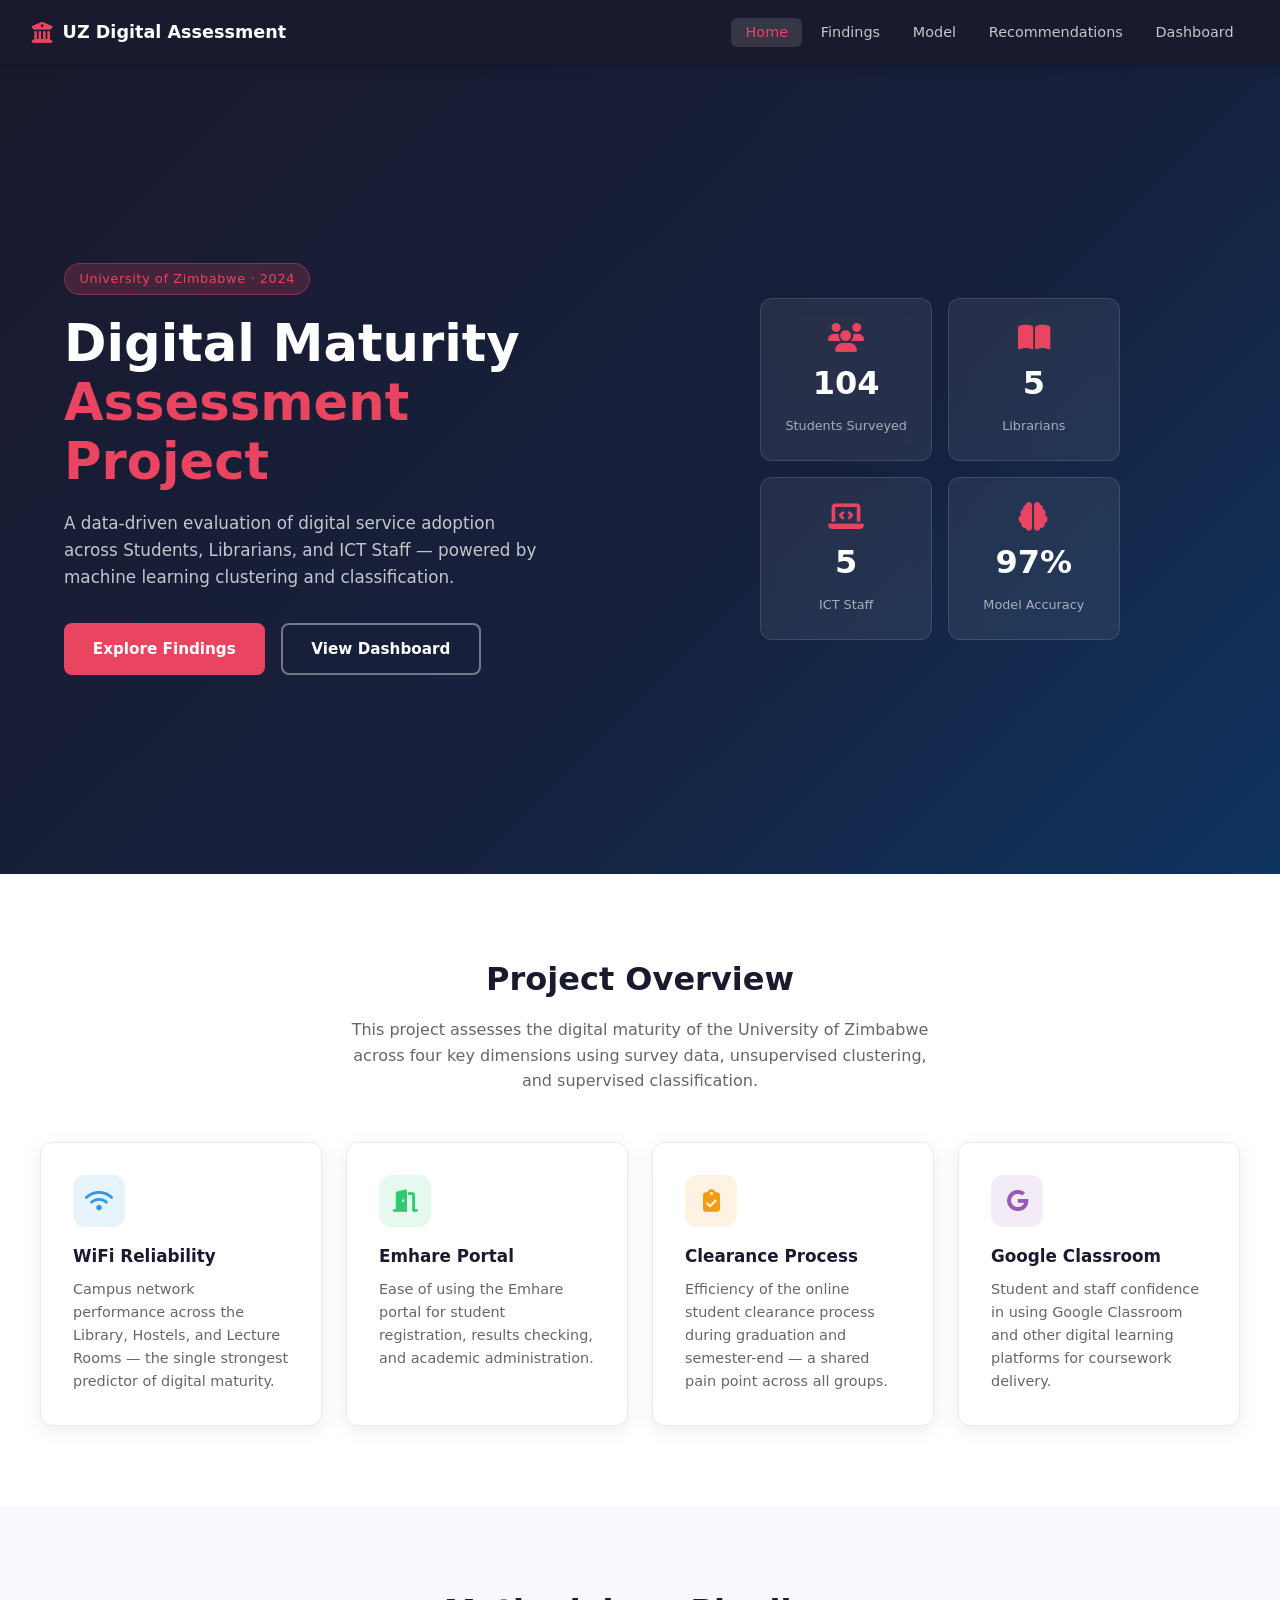
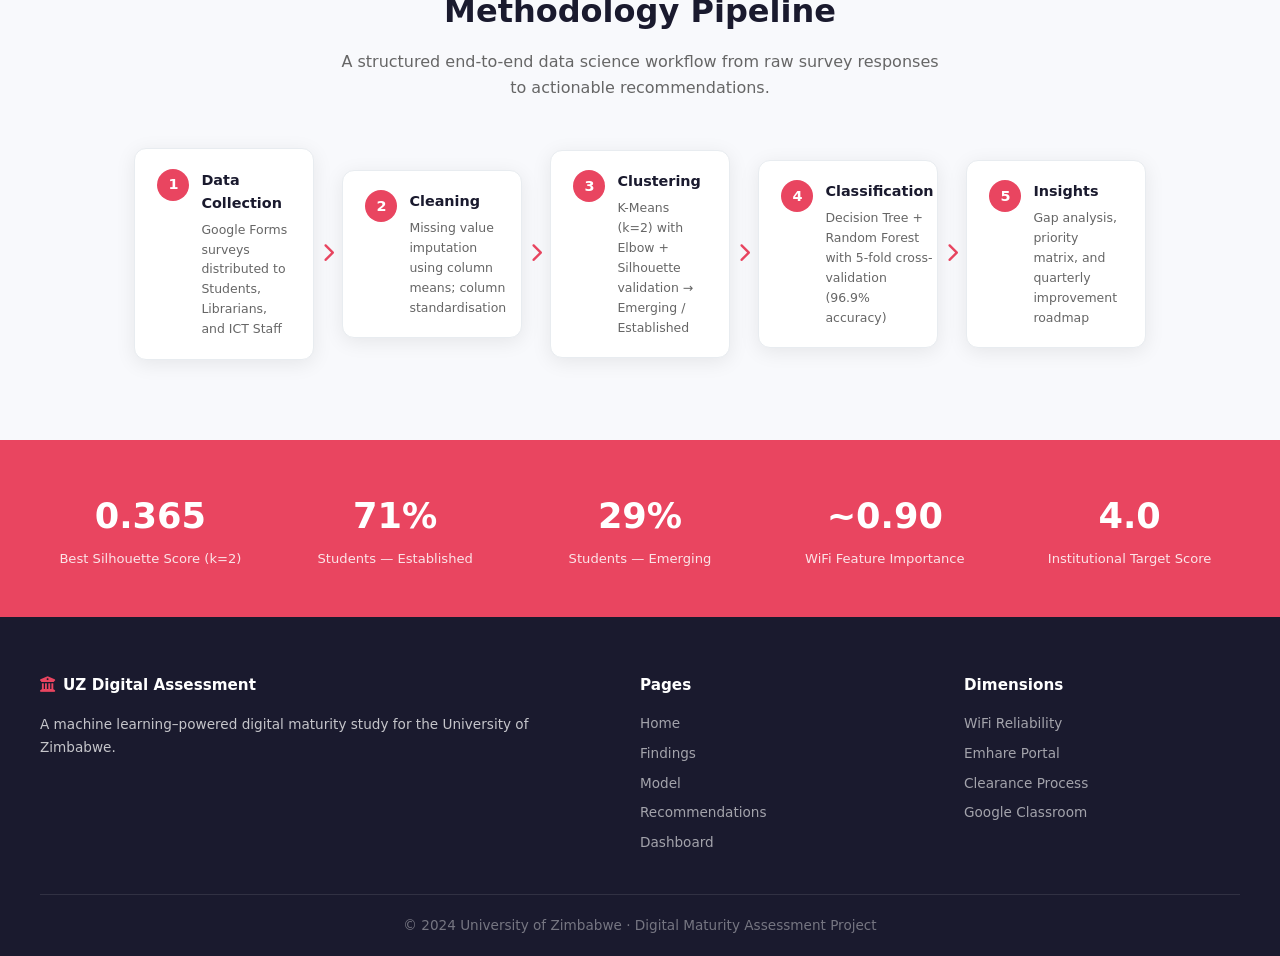
==== index.html @ 27f382ad "First upload" ====
<!DOCTYPE html>
<html lang="en">
<head>
  <meta charset="UTF-8" />
  <meta name="viewport" content="width=device-width, initial-scale=1.0" />
  <title>UZ Digital Maturity Assessment</title>
  <link rel="stylesheet" href="css/style.css" />
  <link rel="stylesheet" href="https://cdnjs.cloudflare.com/ajax/libs/font-awesome/6.5.0/css/all.min.css" />
</head>
<body>

  <!-- NAV -->
  <nav class="navbar">
    <div class="nav-brand">
      <i class="fas fa-university"></i>
      <span>UZ Digital Assessment</span>
    </div>
    <ul class="nav-links">
      <li><a href="index.html" class="active">Home</a></li>
      <li><a href="findings.html">Findings</a></li>
      <li><a href="model.html">Model</a></li>
      <li><a href="recommendations.html">Recommendations</a></li>
      <li><a href="dashboard.html">Dashboard</a></li>
    </ul>
    <button class="hamburger" id="hamburger"><i class="fas fa-bars"></i></button>
  </nav>

  <!-- HERO -->
  <header class="hero">
    <div class="hero-content">
      <span class="hero-badge">University of Zimbabwe · 2024</span>
      <h1>Digital Maturity<br /><span class="accent">Assessment Project</span></h1>
      <p>A data-driven evaluation of digital service adoption across Students, Librarians, and ICT Staff — powered by machine learning clustering and classification.</p>
      <div class="hero-btns">
        <a href="findings.html" class="btn btn-primary">Explore Findings</a>
        <a href="dashboard.html" class="btn btn-outline">View Dashboard</a>
      </div>
    </div>
    <div class="hero-visual">
      <div class="stat-cards">
        <div class="stat-card">
          <i class="fas fa-users"></i>
          <span class="stat-num">104</span>
          <span class="stat-label">Students Surveyed</span>
        </div>
        <div class="stat-card">
          <i class="fas fa-book-open"></i>
          <span class="stat-num">5</span>
          <span class="stat-label">Librarians</span>
        </div>
        <div class="stat-card">
          <i class="fas fa-laptop-code"></i>
          <span class="stat-num">5</span>
          <span class="stat-label">ICT Staff</span>
        </div>
        <div class="stat-card">
          <i class="fas fa-brain"></i>
          <span class="stat-num">96.9%</span>
          <span class="stat-label">Model Accuracy</span>
        </div>
      </div>
    </div>
  </header>

  <!-- OVERVIEW SECTION -->
  <section class="section">
    <div class="container">
      <div class="section-header">
        <h2>Project Overview</h2>
        <p>This project assesses the digital maturity of the University of Zimbabwe across four key dimensions using survey data, unsupervised clustering, and supervised classification.</p>
      </div>
      <div class="cards-grid">
        <div class="card">
          <div class="card-icon blue"><i class="fas fa-wifi"></i></div>
          <h3>WiFi Reliability</h3>
          <p>Campus network performance across the Library, Hostels, and Lecture Rooms — the single strongest predictor of digital maturity.</p>
        </div>
        <div class="card">
          <div class="card-icon green"><i class="fas fa-portal-enter fas fa-door-open"></i></div>
          <h3>Emhare Portal</h3>
          <p>Ease of using the Emhare portal for student registration, results checking, and academic administration.</p>
        </div>
        <div class="card">
          <div class="card-icon orange"><i class="fas fa-clipboard-check"></i></div>
          <h3>Clearance Process</h3>
          <p>Efficiency of the online student clearance process during graduation and semester-end — a shared pain point across all groups.</p>
        </div>
        <div class="card">
          <div class="card-icon purple"><i class="fab fa-google"></i></div>
          <h3>Google Classroom</h3>
          <p>Student and staff confidence in using Google Classroom and other digital learning platforms for coursework delivery.</p>
        </div>
      </div>
    </div>
  </section>

  <!-- METHODOLOGY -->
  <section class="section bg-light">
    <div class="container">
      <div class="section-header">
        <h2>Methodology Pipeline</h2>
        <p>A structured end-to-end data science workflow from raw survey responses to actionable recommendations.</p>
      </div>
      <div class="pipeline">
        <div class="pipeline-step">
          <div class="step-num">1</div>
          <div class="step-body">
            <h4>Data Collection</h4>
            <p>Google Forms surveys distributed to Students, Librarians, and ICT Staff</p>
          </div>
        </div>
        <div class="pipeline-arrow"><i class="fas fa-chevron-right"></i></div>
        <div class="pipeline-step">
          <div class="step-num">2</div>
          <div class="step-body">
            <h4>Cleaning</h4>
            <p>Missing value imputation using column means; column standardisation</p>
          </div>
        </div>
        <div class="pipeline-arrow"><i class="fas fa-chevron-right"></i></div>
        <div class="pipeline-step">
          <div class="step-num">3</div>
          <div class="step-body">
            <h4>Clustering</h4>
            <p>K-Means (k=2) with Elbow + Silhouette validation → Emerging / Established</p>
          </div>
        </div>
        <div class="pipeline-arrow"><i class="fas fa-chevron-right"></i></div>
        <div class="pipeline-step">
          <div class="step-num">4</div>
          <div class="step-body">
            <h4>Classification</h4>
            <p>Decision Tree + Random Forest with 5-fold cross-validation (96.9% accuracy)</p>
          </div>
        </div>
        <div class="pipeline-arrow"><i class="fas fa-chevron-right"></i></div>
        <div class="pipeline-step">
          <div class="step-num">5</div>
          <div class="step-body">
            <h4>Insights</h4>
            <p>Gap analysis, priority matrix, and quarterly improvement roadmap</p>
          </div>
        </div>
      </div>
    </div>
  </section>

  <!-- KEY RESULTS STRIP -->
  <section class="results-strip">
    <div class="container">
      <div class="results-grid">
        <div class="result-item">
          <span class="result-num">0.365</span>
          <span class="result-label">Best Silhouette Score (k=2)</span>
        </div>
        <div class="result-item">
          <span class="result-num">71%</span>
          <span class="result-label">Students — Established</span>
        </div>
        <div class="result-item">
          <span class="result-num">29%</span>
          <span class="result-label">Students — Emerging</span>
        </div>
        <div class="result-item">
          <span class="result-num">~0.90</span>
          <span class="result-label">WiFi Feature Importance</span>
        </div>
        <div class="result-item">
          <span class="result-num">4.0</span>
          <span class="result-label">Institutional Target Score</span>
        </div>
      </div>
    </div>
  </section>

  <!-- FOOTER -->
  <footer class="footer">
    <div class="container">
      <div class="footer-grid">
        <div>
          <h4><i class="fas fa-university"></i> UZ Digital Assessment</h4>
          <p>A machine learning–powered digital maturity study for the University of Zimbabwe.</p>
        </div>
        <div>
          <h4>Pages</h4>
          <ul>
            <li><a href="index.html">Home</a></li>
            <li><a href="findings.html">Findings</a></li>
            <li><a href="model.html">Model</a></li>
            <li><a href="recommendations.html">Recommendations</a></li>
            <li><a href="dashboard.html">Dashboard</a></li>
          </ul>
        </div>
        <div>
          <h4>Dimensions</h4>
          <ul>
            <li>WiFi Reliability</li>
            <li>Emhare Portal</li>
            <li>Clearance Process</li>
            <li>Google Classroom</li>
          </ul>
        </div>
      </div>
      <div class="footer-bottom">
        <p>&copy; 2024 University of Zimbabwe · Digital Maturity Assessment Project</p>
      </div>
    </div>
  </footer>

  <script src="js/main.js"></script>
</body>
</html>
---- css/style.css ----
/* ===== RESET & BASE ===== */
*, *::before, *::after { box-sizing: border-box; margin: 0; padding: 0; }
html { scroll-behavior: smooth; }
body { font-family: 'Segoe UI', system-ui, sans-serif; color: #1a1a2e; background: #fff; line-height: 1.6; }
a { text-decoration: none; color: inherit; }
ul { list-style: none; }
img { max-width: 100%; }

/* ===== VARIABLES ===== */
:root {
  --primary: #1a1a2e;
  --accent: #e94560;
  --blue: #3498db;
  --green: #2ecc71;
  --orange: #f39c12;
  --purple: #9b59b6;
  --red: #e74c3c;
  --light-bg: #f8f9fc;
  --border: #e8ecf0;
  --shadow: 0 4px 20px rgba(0,0,0,0.08);
  --radius: 12px;
}

/* ===== NAVBAR ===== */
.navbar {
  position: sticky; top: 0; z-index: 100;
  display: flex; align-items: center; justify-content: space-between;
  padding: 0 2rem; height: 64px;
  background: #1a1a2e; color: #fff;
  box-shadow: 0 2px 12px rgba(0,0,0,0.2);
}
.nav-brand { display: flex; align-items: center; gap: 0.6rem; font-size: 1.1rem; font-weight: 700; }
.nav-brand i { color: var(--accent); font-size: 1.3rem; }
.nav-links { display: flex; gap: 0.25rem; }
.nav-links a {
  padding: 0.4rem 0.9rem; border-radius: 6px;
  font-size: 0.9rem; color: rgba(255,255,255,0.75);
  transition: all 0.2s;
}
.nav-links a:hover, .nav-links a.active {
  background: rgba(255,255,255,0.12); color: #fff;
}
.nav-links a.active { color: var(--accent); }
.hamburger { display: none; background: none; border: none; color: #fff; font-size: 1.3rem; cursor: pointer; }

/* ===== HERO ===== */
.hero {
  display: flex; align-items: center; justify-content: space-between;
  gap: 3rem; padding: 5rem 4rem;
  background: linear-gradient(135deg, #1a1a2e 0%, #16213e 60%, #0f3460 100%);
  color: #fff; min-height: 90vh;
}
.hero-content { flex: 1; max-width: 560px; }
.hero-badge {
  display: inline-block; padding: 0.3rem 0.9rem;
  background: rgba(233,69,96,0.2); border: 1px solid rgba(233,69,96,0.4);
  border-radius: 20px; font-size: 0.8rem; color: #e94560;
  margin-bottom: 1.2rem; letter-spacing: 0.05em;
}
.hero h1 { font-size: clamp(2rem, 4vw, 3.2rem); font-weight: 800; line-height: 1.15; margin-bottom: 1.2rem; }
.hero h1 .accent { color: var(--accent); }
.hero p { font-size: 1.05rem; color: rgba(255,255,255,0.75); margin-bottom: 2rem; max-width: 480px; }
.hero-btns { display: flex; gap: 1rem; flex-wrap: wrap; }
.btn {
  padding: 0.75rem 1.8rem; border-radius: 8px;
  font-size: 0.95rem; font-weight: 600; cursor: pointer;
  transition: all 0.2s; display: inline-flex; align-items: center; gap: 0.4rem;
}
.btn-primary { background: var(--accent); color: #fff; }
.btn-primary:hover { background: #c73652; transform: translateY(-2px); }
.btn-outline { border: 2px solid rgba(255,255,255,0.4); color: #fff; }
.btn-outline:hover { border-color: #fff; background: rgba(255,255,255,0.1); }

/* STAT CARDS */
.hero-visual { flex: 1; display: flex; justify-content: center; }
.stat-cards { display: grid; grid-template-columns: 1fr 1fr; gap: 1rem; }
.stat-card {
  background: rgba(255,255,255,0.07); border: 1px solid rgba(255,255,255,0.12);
  border-radius: var(--radius); padding: 1.5rem;
  display: flex; flex-direction: column; align-items: center; gap: 0.4rem;
  text-align: center; backdrop-filter: blur(8px);
  transition: transform 0.2s;
}
.stat-card:hover { transform: translateY(-4px); }
.stat-card i { font-size: 1.8rem; color: var(--accent); }
.stat-num { font-size: 2rem; font-weight: 800; color: #fff; }
.stat-label { font-size: 0.8rem; color: rgba(255,255,255,0.6); }

/* ===== PAGE HERO ===== */
.page-hero {
  background: linear-gradient(135deg, #1a1a2e, #0f3460);
  color: #fff; padding: 4rem 2rem; text-align: center;
}
.page-hero h1 { font-size: clamp(1.8rem, 3vw, 2.8rem); font-weight: 800; margin-bottom: 0.75rem; }
.page-hero p { color: rgba(255,255,255,0.7); font-size: 1.05rem; max-width: 600px; margin: 0 auto; }

/* ===== SECTIONS ===== */
.section { padding: 5rem 2rem; }
.bg-light { background: var(--light-bg); }
.container { max-width: 1200px; margin: 0 auto; }
.section-header { text-align: center; margin-bottom: 3rem; }
.section-header h2 { font-size: clamp(1.5rem, 2.5vw, 2.2rem); font-weight: 800; margin-bottom: 0.75rem; }
.section-header p { color: #666; max-width: 600px; margin: 0 auto; }
.mt-2 { margin-top: 2rem; }

/* ===== CARDS GRID ===== */
.cards-grid { display: grid; grid-template-columns: repeat(auto-fit, minmax(240px, 1fr)); gap: 1.5rem; }
.card {
  background: #fff; border: 1px solid var(--border);
  border-radius: var(--radius); padding: 2rem;
  box-shadow: var(--shadow); transition: transform 0.2s, box-shadow 0.2s;
}
.card:hover { transform: translateY(-4px); box-shadow: 0 8px 30px rgba(0,0,0,0.12); }
.card-icon {
  width: 52px; height: 52px; border-radius: 12px;
  display: flex; align-items: center; justify-content: center;
  font-size: 1.4rem; margin-bottom: 1rem;
}
.card-icon.blue { background: rgba(52,152,219,0.12); color: var(--blue); }
.card-icon.green { background: rgba(46,204,113,0.12); color: var(--green); }
.card-icon.orange { background: rgba(243,156,18,0.12); color: var(--orange); }
.card-icon.purple { background: rgba(155,89,182,0.12); color: var(--purple); }
.card h3 { font-size: 1.05rem; font-weight: 700; margin-bottom: 0.5rem; }
.card p { font-size: 0.9rem; color: #666; }

/* ===== PIPELINE ===== */
.pipeline {
  display: flex; align-items: center; flex-wrap: wrap;
  gap: 0.5rem; justify-content: center;
}
.pipeline-step {
  display: flex; align-items: flex-start; gap: 0.75rem;
  background: #fff; border: 1px solid var(--border);
  border-radius: var(--radius); padding: 1.2rem 1.4rem;
  max-width: 180px; box-shadow: var(--shadow);
}
.step-num {
  width: 32px; height: 32px; border-radius: 50%;
  background: var(--accent); color: #fff;
  display: flex; align-items: center; justify-content: center;
  font-weight: 800; font-size: 0.9rem; flex-shrink: 0;
}
.step-body h4 { font-size: 0.9rem; font-weight: 700; margin-bottom: 0.3rem; }
.step-body p { font-size: 0.78rem; color: #666; }
.pipeline-arrow { color: var(--accent); font-size: 1.2rem; }

/* ===== RESULTS STRIP ===== */
.results-strip { background: var(--accent); color: #fff; padding: 3rem 2rem; }
.results-grid { display: grid; grid-template-columns: repeat(auto-fit, minmax(160px, 1fr)); gap: 1.5rem; text-align: center; }
.result-num { display: block; font-size: 2.2rem; font-weight: 800; }
.result-label { display: block; font-size: 0.82rem; opacity: 0.85; margin-top: 0.25rem; }

/* ===== TABLES ===== */
.table-wrap { overflow-x: auto; }
.data-table { width: 100%; border-collapse: collapse; font-size: 0.9rem; }
.data-table th {
  background: var(--primary); color: #fff;
  padding: 0.85rem 1rem; text-align: left; font-weight: 600;
}
.data-table td { padding: 0.8rem 1rem; border-bottom: 1px solid var(--border); }
.data-table tr:hover td { background: var(--light-bg); }

/* ===== BADGES ===== */
.badge {
  display: inline-block; padding: 0.2rem 0.65rem;
  border-radius: 20px; font-size: 0.78rem; font-weight: 600;
}
.badge.red { background: rgba(231,76,60,0.12); color: var(--red); }
.badge.yellow { background: rgba(243,156,18,0.12); color: #d68910; }
.badge.green { background: rgba(46,204,113,0.12); color: #27ae60; }
.badge.blue { background: rgba(52,152,219,0.12); color: var(--blue); }
.badge.purple { background: rgba(155,89,182,0.12); color: var(--purple); }

/* ===== TWO COL ===== */
.two-col { display: grid; grid-template-columns: 1fr 1fr; gap: 3rem; align-items: start; }

/* ===== INSIGHT BOX ===== */
.insight-box {
  display: flex; gap: 1rem; align-items: flex-start;
  background: rgba(52,152,219,0.08); border-left: 4px solid var(--blue);
  border-radius: 0 var(--radius) var(--radius) 0;
  padding: 1.2rem 1.5rem; margin-top: 1.5rem;
}
.insight-box i { color: var(--blue); font-size: 1.3rem; flex-shrink: 0; margin-top: 0.1rem; }
.insight-box p, .insight-box div { font-size: 0.92rem; color: #444; }

/* ===== SCORE BAR CELLS ===== */
.score-bar-cell { display: flex; align-items: center; }
.score-bar {
  height: 22px; border-radius: 4px; background: var(--orange);
  color: #fff; font-size: 0.78rem; font-weight: 700;
  display: flex; align-items: center; padding: 0 0.5rem;
  min-width: 40px;
}
.score-bar.blue { background: var(--blue); }
.score-bar.red { background: var(--red); }

/* ===== MODEL PAGE ===== */
.metrics-grid { display: grid; grid-template-columns: 1fr 1fr; gap: 2rem; }
.metric-card {
  background: #fff; border: 1px solid var(--border);
  border-radius: var(--radius); padding: 2rem; box-shadow: var(--shadow);
}
.metric-card.featured { border-color: var(--accent); box-shadow: 0 4px 20px rgba(233,69,96,0.15); }
.metric-icon { font-size: 2rem; color: var(--accent); margin-bottom: 0.75rem; }
.metric-card h3 { font-size: 1.1rem; font-weight: 700; margin-bottom: 1.2rem; display: flex; align-items: center; gap: 0.5rem; }
.badge-best { background: var(--accent); color: #fff; font-size: 0.7rem; padding: 0.15rem 0.5rem; border-radius: 10px; }
.metric-row { display: flex; align-items: center; gap: 0.75rem; margin-bottom: 0.75rem; font-size: 0.88rem; }
.metric-row span:first-child { width: 110px; color: #666; flex-shrink: 0; }
.metric-bar-wrap { flex: 1; display: flex; align-items: center; gap: 0.5rem; }
.metric-bar { height: 8px; border-radius: 4px; background: var(--accent); }
.metric-bar-wrap span { font-size: 0.82rem; font-weight: 700; color: var(--primary); }

/* FEATURE INSIGHTS */
.feature-insights { display: flex; flex-direction: column; gap: 1.2rem; }
.fi-item { display: flex; gap: 1rem; align-items: flex-start; }
.fi-rank {
  width: 32px; height: 32px; border-radius: 50%;
  display: flex; align-items: center; justify-content: center;
  font-weight: 800; font-size: 0.9rem; color: #fff; flex-shrink: 0;
}
.fi-rank.red { background: var(--red); }
.fi-rank.blue { background: var(--blue); }
.fi-rank.green { background: var(--green); }
.fi-rank.orange { background: var(--orange); }
.fi-item strong { font-size: 0.95rem; }
.fi-item p { font-size: 0.85rem; color: #666; margin-top: 0.2rem; }

/* CONFUSION MATRIX */
.cm-wrap { display: flex; flex-direction: column; align-items: center; gap: 1.5rem; }
.cm-grid {
  display: grid; grid-template-columns: 140px 160px 160px;
  grid-template-rows: 40px 100px 100px;
  gap: 4px;
}
.cm-label-top { display: flex; align-items: center; justify-content: center; font-weight: 600; font-size: 0.85rem; }
.pred-label { background: var(--light-bg); border-radius: 6px; }
.cm-label-side { display: flex; align-items: center; justify-content: flex-end; padding-right: 1rem; font-weight: 600; font-size: 0.85rem; }
.cm-cell {
  display: flex; flex-direction: column; align-items: center; justify-content: center;
  border-radius: 8px; font-size: 2rem; font-weight: 800; gap: 0.2rem;
}
.cm-cell span { font-size: 0.72rem; font-weight: 500; }
.cm-cell.tp { background: rgba(46,204,113,0.2); color: #27ae60; }
.cm-cell.tn { background: rgba(46,204,113,0.2); color: #27ae60; }
.cm-cell.fp { background: rgba(231,76,60,0.12); color: var(--red); }
.cm-cell.fn { background: rgba(231,76,60,0.12); color: var(--red); }
.cm-legend { display: flex; gap: 2rem; font-size: 0.88rem; }
.dot { display: inline-block; width: 10px; height: 10px; border-radius: 50%; margin-right: 0.4rem; }
.tp-dot { background: #27ae60; }
.fn-dot { background: var(--red); }

/* WEIGHTS DISPLAY */
.weights-display { display: flex; justify-content: center; gap: 3rem; flex-wrap: wrap; margin: 2rem 0; }
.weight-item { display: flex; flex-direction: column; align-items: center; gap: 0.75rem; }
.weight-circle {
  width: 90px; height: 90px; border-radius: 50%;
  background: conic-gradient(var(--color) calc(var(--pct) * 3.6deg), #e8ecf0 0);
  display: flex; align-items: center; justify-content: center;
  font-size: 1.1rem; font-weight: 800; color: var(--primary);
  position: relative;
}
.weight-circle::before {
  content: ''; position: absolute;
  width: 64px; height: 64px; border-radius: 50%; background: #fff;
}
.weight-circle span { position: relative; z-index: 1; }
.weight-item span { font-size: 0.82rem; font-weight: 600; color: #555; text-align: center; }

/* ===== RECOMMENDATIONS PAGE ===== */
.priority-matrix {
  display: grid; grid-template-columns: 1fr 1fr;
  grid-template-rows: 1fr 1fr; gap: 1.5rem;
}
.quadrant {
  border-radius: var(--radius); padding: 1.8rem;
  border: 1px solid var(--border);
}
.q1 { background: rgba(46,204,113,0.06); border-color: rgba(46,204,113,0.3); }
.q2 { background: rgba(52,152,219,0.06); border-color: rgba(52,152,219,0.3); }
.q3 { background: rgba(243,156,18,0.06); border-color: rgba(243,156,18,0.3); }
.q4 { background: rgba(189,195,199,0.1); border-color: #ddd; }
.quadrant h4 { font-size: 1rem; font-weight: 700; margin-bottom: 0.25rem; display: flex; align-items: center; gap: 0.5rem; }
.q1 h4 i { color: var(--green); }
.q2 h4 i { color: var(--blue); }
.q3 h4 i { color: var(--orange); }
.q4 h4 i { color: #999; }
.q-sub { font-size: 0.78rem; color: #888; margin-bottom: 1rem; }
.quadrant ul { display: flex; flex-direction: column; gap: 0.5rem; }
.quadrant li { font-size: 0.88rem; display: flex; align-items: center; gap: 0.5rem; }
.quadrant li i { font-size: 0.75rem; color: var(--green); }
.q4 li i { color: #aaa; }

.rec-list { display: flex; flex-direction: column; gap: 1.5rem; }
.rec-card {
  background: #fff; border-radius: var(--radius);
  border-left: 5px solid #ddd; box-shadow: var(--shadow);
  overflow: hidden;
}
.rec-card.critical { border-left-color: var(--red); }
.rec-card.high { border-left-color: var(--blue); }
.rec-card.medium { border-left-color: var(--orange); }
.rec-header {
  display: flex; align-items: center; gap: 1.2rem;
  padding: 1.5rem 1.8rem; border-bottom: 1px solid var(--border);
}
.rec-icon {
  width: 48px; height: 48px; border-radius: 10px;
  background: rgba(231,76,60,0.1); color: var(--red);
  display: flex; align-items: center; justify-content: center;
  font-size: 1.3rem; flex-shrink: 0;
}
.blue-icon { background: rgba(52,152,219,0.1); color: var(--blue); }
.green-icon { background: rgba(46,204,113,0.1); color: var(--green); }
.orange-icon { background: rgba(243,156,18,0.1); color: var(--orange); }
.purple-icon { background: rgba(155,89,182,0.1); color: var(--purple); }
.rec-tag {
  display: inline-block; padding: 0.15rem 0.6rem;
  border-radius: 20px; font-size: 0.72rem; font-weight: 700;
  margin-bottom: 0.3rem;
}
.critical-tag { background: rgba(231,76,60,0.12); color: var(--red); }
.high-tag { background: rgba(52,152,219,0.12); color: var(--blue); }
.medium-tag { background: rgba(243,156,18,0.12); color: #d68910; }
.rec-header h3 { font-size: 1rem; font-weight: 700; }
.rec-body { padding: 1.5rem 1.8rem; display: flex; flex-direction: column; gap: 1rem; }
.rec-finding { background: var(--light-bg); border-radius: 8px; padding: 0.9rem 1.1rem; font-size: 0.88rem; color: #555; }
.rec-actions h4 { font-size: 0.88rem; font-weight: 700; margin-bottom: 0.5rem; }
.rec-actions ul { display: flex; flex-direction: column; gap: 0.4rem; padding-left: 1rem; list-style: disc; }
.rec-actions li { font-size: 0.88rem; color: #555; }
.rec-target {
  display: flex; align-items: center; gap: 0.6rem;
  background: rgba(46,204,113,0.08); border-radius: 8px;
  padding: 0.75rem 1rem; font-size: 0.88rem;
}
.rec-target i { color: var(--green); }
.roadmap-table td, .roadmap-table th { font-size: 0.85rem; }
.red-text { color: var(--red); }

/* ===== DASHBOARD PAGE ===== */
.kpi-grid { display: grid; grid-template-columns: repeat(auto-fit, minmax(180px, 1fr)); gap: 1.2rem; }
.kpi-card {
  background: #fff; border: 1px solid var(--border);
  border-radius: var(--radius); padding: 1.4rem;
  display: flex; align-items: center; gap: 1rem;
  box-shadow: var(--shadow);
}
.kpi-icon { font-size: 1.8rem; }
.kpi-icon.blue { color: var(--blue); }
.kpi-icon.green { color: var(--green); }
.kpi-icon.red { color: var(--red); }
.kpi-icon.orange { color: var(--orange); }
.kpi-icon.purple { color: var(--purple); }
.kpi-icon.yellow { color: #f1c40f; }
.kpi-num { display: block; font-size: 1.6rem; font-weight: 800; }
.kpi-label { display: block; font-size: 0.78rem; color: #888; }

.dash-row { display: grid; grid-template-columns: repeat(3, 1fr); gap: 1.5rem; }
.dash-panel {
  background: #fff; border: 1px solid var(--border);
  border-radius: var(--radius); padding: 1.5rem;
  box-shadow: var(--shadow);
}
.dash-panel.wide { grid-column: span 2; }
.panel-title { font-size: 0.95rem; font-weight: 700; margin-bottom: 1rem; color: var(--primary); }
.radar-wrap { max-width: 500px; margin: 0 auto; }

/* ===== FOOTER ===== */
.footer { background: #1a1a2e; color: rgba(255,255,255,0.75); padding: 3.5rem 2rem 0; }
.footer-grid { display: grid; grid-template-columns: 2fr 1fr 1fr; gap: 3rem; max-width: 1200px; margin: 0 auto; padding-bottom: 2.5rem; }
.footer h4 { color: #fff; font-size: 0.95rem; margin-bottom: 1rem; display: flex; align-items: center; gap: 0.5rem; }
.footer h4 i { color: var(--accent); }
.footer p { font-size: 0.85rem; line-height: 1.7; }
.footer ul { display: flex; flex-direction: column; gap: 0.5rem; }
.footer ul li, .footer ul a { font-size: 0.85rem; color: rgba(255,255,255,0.6); transition: color 0.2s; }
.footer ul a:hover { color: var(--accent); }
.footer-bottom {
  border-top: 1px solid rgba(255,255,255,0.1);
  padding: 1.2rem 0; text-align: center;
  font-size: 0.82rem; color: rgba(255,255,255,0.4);
  max-width: 1200px; margin: 0 auto;
}

/* ===== RESPONSIVE ===== */
@media (max-width: 900px) {
  .hero { flex-direction: column; padding: 3rem 2rem; min-height: auto; text-align: center; }
  .hero p { margin: 0 auto 2rem; }
  .hero-btns { justify-content: center; }
  .two-col { grid-template-columns: 1fr; }
  .metrics-grid { grid-template-columns: 1fr; }
  .priority-matrix { grid-template-columns: 1fr; }
  .dash-row { grid-template-columns: 1fr; }
  .dash-panel.wide { grid-column: span 1; }
  .footer-grid { grid-template-columns: 1fr; gap: 2rem; }
  .pipeline { flex-direction: column; align-items: stretch; }
  .pipeline-arrow { transform: rotate(90deg); align-self: center; }
  .pipeline-step { max-width: 100%; }
}
@media (max-width: 640px) {
  .nav-links { display: none; flex-direction: column; position: absolute; top: 64px; left: 0; right: 0; background: #1a1a2e; padding: 1rem; gap: 0.25rem; }
  .nav-links.open { display: flex; }
  .hamburger { display: block; }
  .stat-cards { grid-template-columns: 1fr 1fr; }
  .cm-grid { grid-template-columns: 100px 130px 130px; }
  .weights-display { gap: 1.5rem; }
}
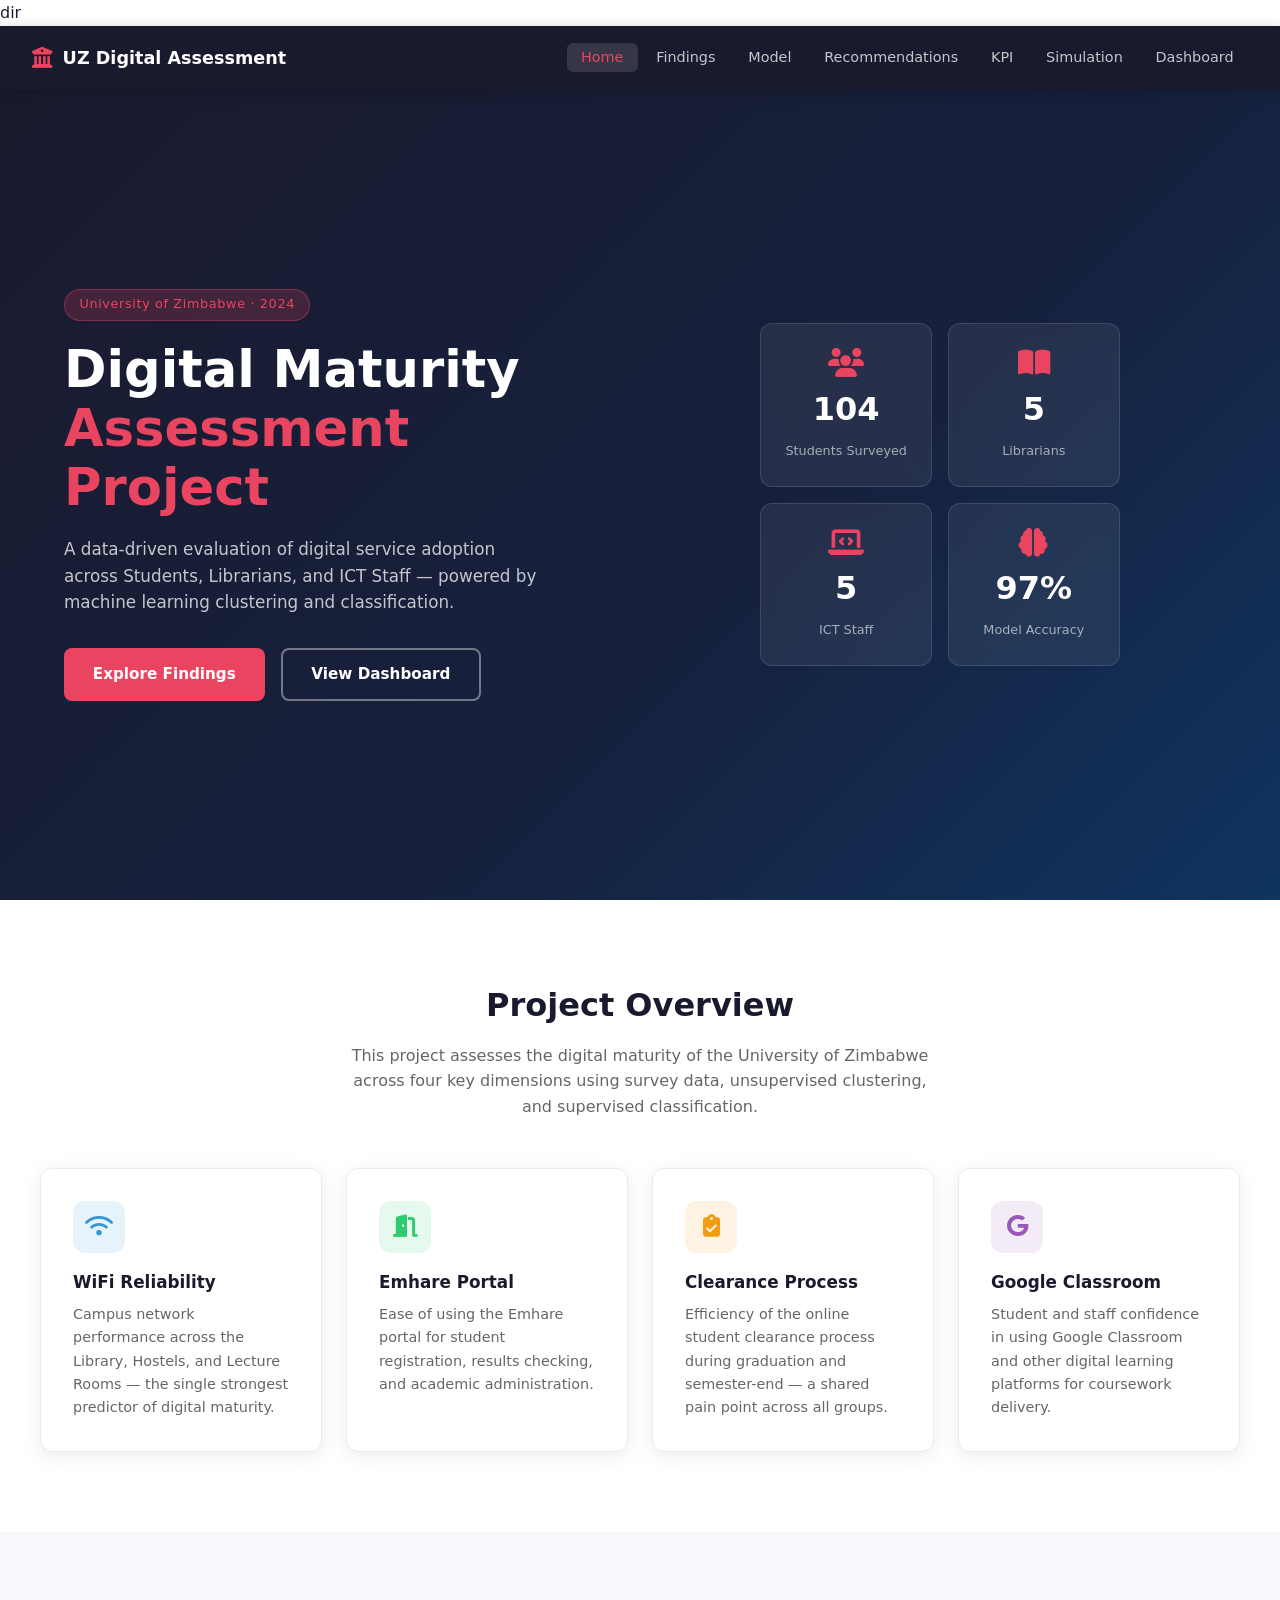
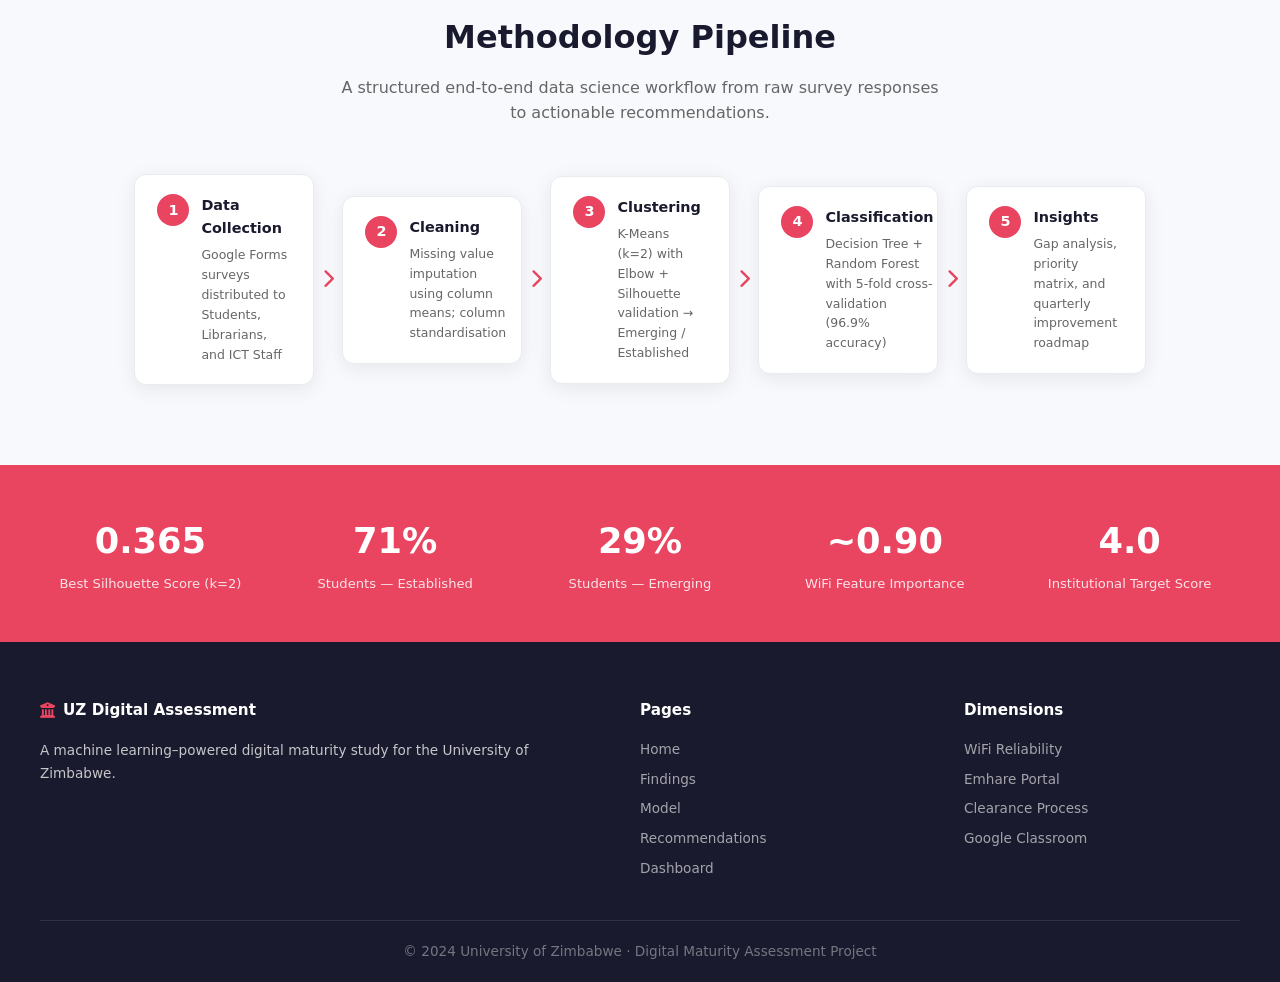
==== commit c3a4a826: "Initial commit" ====
--- a/index.html
+++ b/index.html
@@ -1,4 +1,4 @@
-<!DOCTYPE html>
+dir<!DOCTYPE html>
 <html lang="en">
 <head>
   <meta charset="UTF-8" />
@@ -20,6 +20,8 @@
       <li><a href="findings.html">Findings</a></li>
       <li><a href="model.html">Model</a></li>
       <li><a href="recommendations.html">Recommendations</a></li>
+      <li><a href="kpi.html">KPI</a></li>
+      <li><a href="simulation.html">Simulation</a></li>
       <li><a href="dashboard.html">Dashboard</a></li>
     </ul>
     <button class="hamburger" id="hamburger"><i class="fas fa-bars"></i></button>
--- a/css/style.css
+++ b/css/style.css
@@ -404,3 +404,128 @@
   .cm-grid { grid-template-columns: 100px 130px 130px; }
   .weights-display { gap: 1.5rem; }
 }
+
+/* ===== KPI PAGE ===== */
+.kpi-table td { vertical-align: middle; }
+.dim-cell { display: flex; align-items: center; gap: 0.5rem; }
+.dim-dot { width: 10px; height: 10px; border-radius: 50%; flex-shrink: 0; }
+.score-pill {
+  display: inline-block; padding: 0.25rem 0.7rem;
+  background: color-mix(in srgb, var(--c) 12%, white);
+  color: var(--c); border-radius: 20px;
+  font-weight: 700; font-size: 0.85rem;
+}
+.kpi-target { display: flex; align-items: flex-start; gap: 0.5rem; font-size: 0.88rem; }
+.kpi-target i { margin-top: 0.15rem; flex-shrink: 0; }
+.owner-tag {
+  display: inline-block; padding: 0.2rem 0.6rem;
+  border-radius: 6px; font-size: 0.78rem; font-weight: 600;
+}
+.blue-tag   { background: rgba(52,152,219,0.12); color: var(--blue); }
+.red-tag    { background: rgba(231,76,60,0.12);  color: var(--red); }
+.green-tag  { background: rgba(46,204,113,0.12); color: #27ae60; }
+.orange-tag { background: rgba(243,156,18,0.12); color: #d68910; }
+.critical-row { background: rgba(231,76,60,0.03); }
+
+.gauge-grid { display: grid; grid-template-columns: repeat(auto-fit, minmax(220px, 1fr)); gap: 1.5rem; }
+.gauge-card {
+  background: #fff; border: 1px solid var(--border);
+  border-radius: var(--radius); padding: 1.5rem;
+  text-align: center; box-shadow: var(--shadow);
+}
+.gauge-card.critical-gauge { border-color: rgba(231,76,60,0.3); }
+.gauge-card h4 { font-size: 0.95rem; font-weight: 700; margin: 0.75rem 0 0.25rem; }
+.gauge-sub { font-size: 0.8rem; color: #888; margin-bottom: 0.75rem; }
+.progress-bar-wrap {
+  height: 8px; background: #eee; border-radius: 4px; overflow: hidden; margin-bottom: 0.4rem;
+}
+.progress-bar-fill { height: 100%; border-radius: 4px; transition: width 1s ease; }
+.progress-pct { font-size: 0.78rem; color: #666; font-weight: 600; }
+
+.timeline { display: flex; flex-direction: column; gap: 0; max-width: 700px; margin: 0 auto; }
+.tl-item { display: flex; gap: 1.2rem; padding-bottom: 2rem; position: relative; }
+.tl-item:not(:last-child)::before {
+  content: ''; position: absolute; left: 9px; top: 22px;
+  width: 2px; height: calc(100% - 10px); background: var(--border);
+}
+.tl-dot { width: 20px; height: 20px; border-radius: 50%; flex-shrink: 0; margin-top: 2px; }
+.tl-body { flex: 1; }
+.tl-when {
+  display: inline-block; font-size: 0.72rem; font-weight: 700;
+  text-transform: uppercase; letter-spacing: 0.08em;
+  color: #888; margin-bottom: 0.3rem;
+}
+.tl-body h4 { font-size: 0.95rem; font-weight: 700; margin-bottom: 0.3rem; }
+.tl-body p { font-size: 0.85rem; color: #666; }
+
+/* ===== SIMULATION PAGE ===== */
+.sim-hero { background: linear-gradient(135deg, #0f3460, #533483); }
+.sim-question-box {
+  display: flex; gap: 1.5rem; align-items: flex-start;
+  background: linear-gradient(135deg, rgba(52,152,219,0.06), rgba(155,89,182,0.06));
+  border: 1px solid rgba(52,152,219,0.2);
+  border-radius: var(--radius); padding: 2rem;
+}
+.sim-q-icon {
+  width: 56px; height: 56px; border-radius: 14px;
+  background: linear-gradient(135deg, var(--blue), var(--purple));
+  color: #fff; display: flex; align-items: center; justify-content: center;
+  font-size: 1.5rem; flex-shrink: 0;
+}
+.sim-question-box h2 { font-size: 1.3rem; margin-bottom: 0.5rem; }
+.sim-question-box p { font-size: 0.92rem; color: #555; }
+
+.cluster-legend { display: grid; grid-template-columns: repeat(auto-fit, minmax(220px, 1fr)); gap: 1rem; margin-bottom: 2rem; }
+.cl-item {
+  display: flex; gap: 0.75rem; align-items: flex-start;
+  background: #fff; border: 1px solid var(--border);
+  border-radius: var(--radius); padding: 1.2rem;
+  box-shadow: var(--shadow);
+}
+.cl-dot {
+  width: 14px; height: 14px; border-radius: 50%;
+  background: var(--c); flex-shrink: 0; margin-top: 4px;
+}
+.cl-item strong { font-size: 0.95rem; display: block; margin-bottom: 0.25rem; }
+.cl-item p { font-size: 0.82rem; color: #666; }
+
+.model-accuracy-strip {
+  display: grid; grid-template-columns: repeat(auto-fit, minmax(160px, 1fr));
+  gap: 1rem; background: var(--primary); border-radius: var(--radius);
+  padding: 1.5rem; color: #fff;
+}
+.ma-item { display: flex; align-items: center; gap: 0.75rem; }
+.ma-item i { font-size: 1.5rem; }
+.ma-num { display: block; font-size: 1.4rem; font-weight: 800; }
+.ma-label { display: block; font-size: 0.75rem; color: rgba(255,255,255,0.6); }
+
+.sim-controls {
+  background: var(--light-bg); border-radius: var(--radius);
+  padding: 1.5rem 2rem; text-align: center;
+}
+.sim-controls label { font-size: 1rem; font-weight: 600; display: block; margin-bottom: 0.75rem; }
+.sim-controls input[type=range] {
+  width: 60%; max-width: 400px; accent-color: var(--accent);
+  height: 6px; cursor: pointer;
+}
+.slider-hint { font-size: 0.82rem; color: #888; margin-top: 0.5rem; }
+
+.chart-caption { text-align: center; font-size: 0.82rem; color: #888; margin-top: 0.75rem; }
+
+.shift-table-wrap { overflow-x: auto; }
+
+.conclusion-grid { display: grid; grid-template-columns: repeat(auto-fit, minmax(240px, 1fr)); gap: 1.5rem; }
+.conclusion-card {
+  background: #fff; border: 1px solid var(--border);
+  border-radius: var(--radius); padding: 1.8rem;
+  box-shadow: var(--shadow);
+}
+.cc-num {
+  width: 36px; height: 36px; border-radius: 50%;
+  color: #fff; font-weight: 800; font-size: 1rem;
+  display: flex; align-items: center; justify-content: center;
+  margin-bottom: 1rem;
+}
+.conclusion-card h4 { font-size: 0.95rem; font-weight: 700; margin-bottom: 0.5rem; }
+.conclusion-card p { font-size: 0.85rem; color: #666; }
+.green-text { color: #27ae60; }
